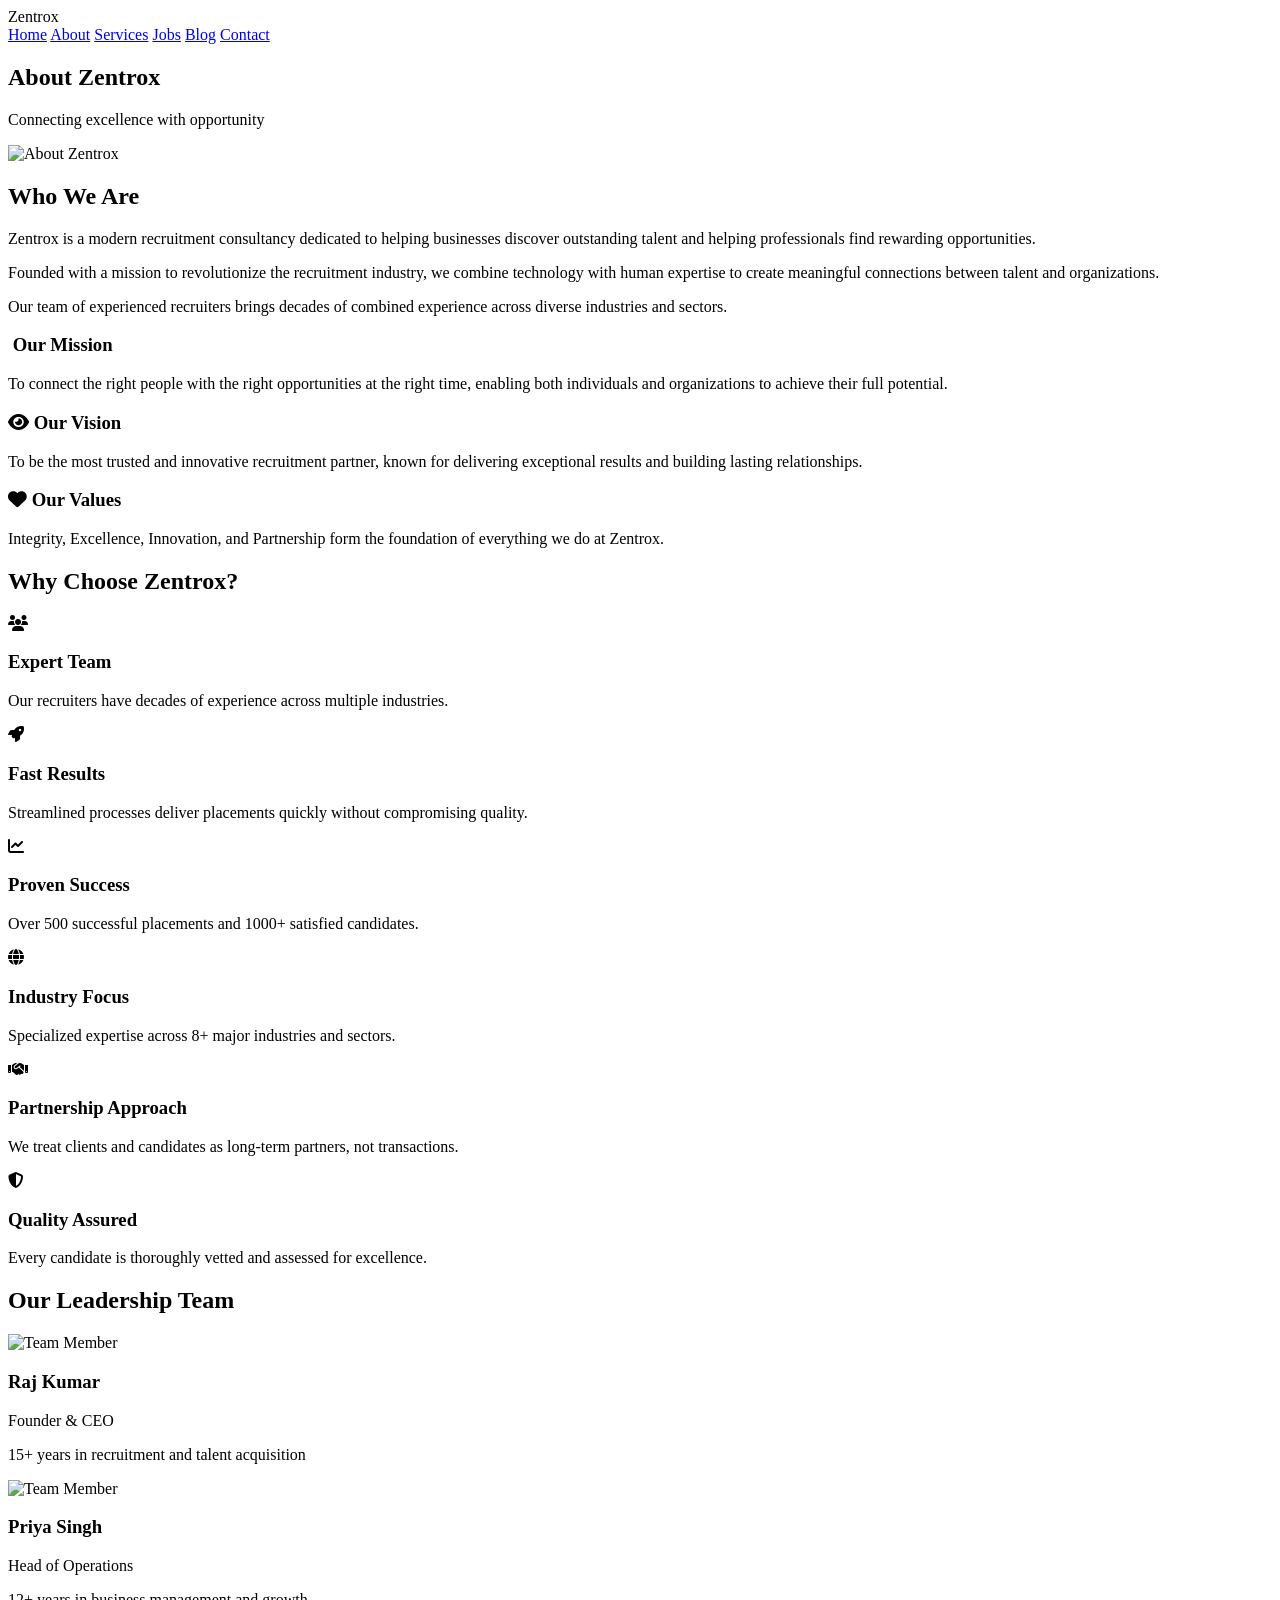
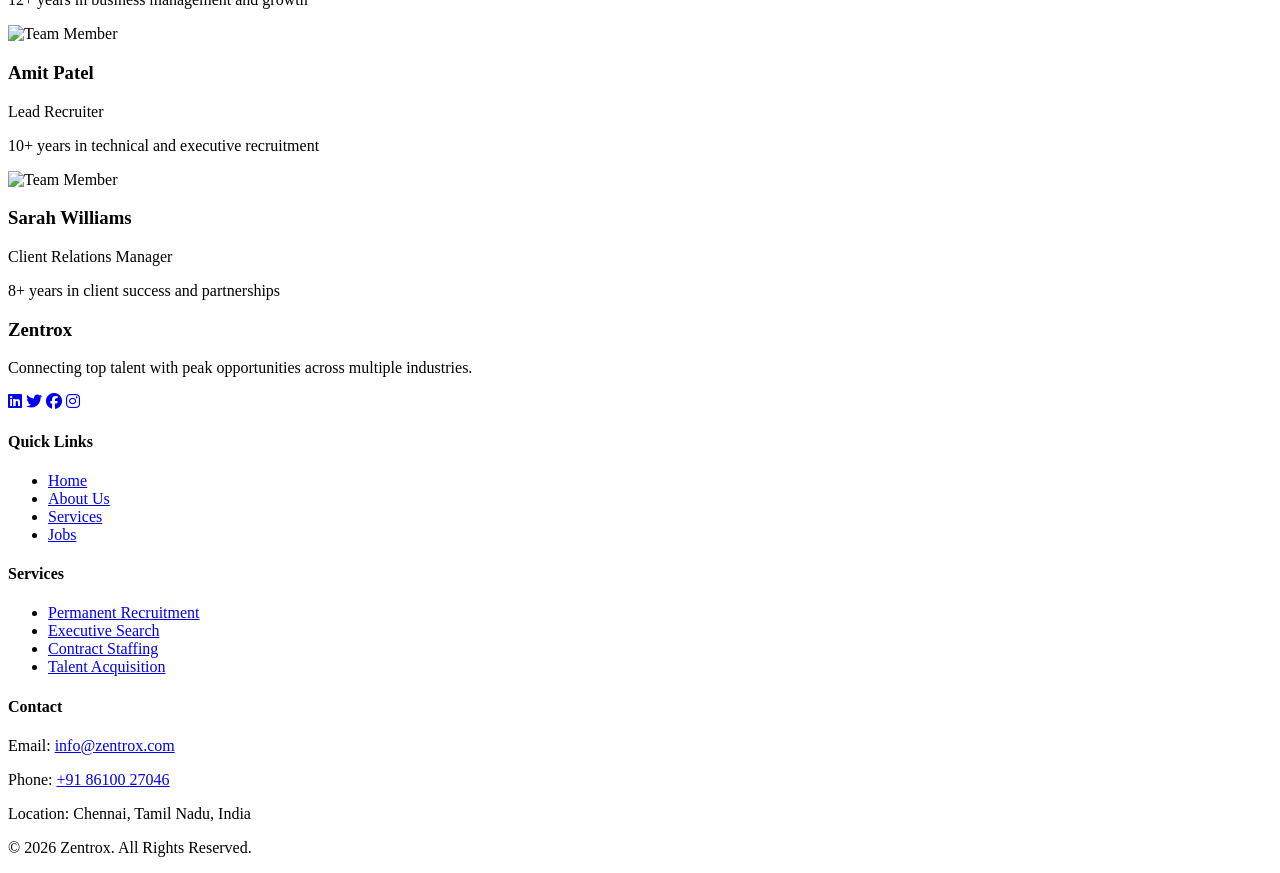
==== about.html @ 46317185 "Initial commit: Create complete Zentrox website" ====
<!DOCTYPE html>
<html lang="en">
<head>
    <meta charset="UTF-8">
    <meta name="viewport" content="width=device-width, initial-scale=1.0">
    <title>About Us | Zentrox Recruitment Consultancy</title>
    <meta name="description" content="Learn about Zentrox - A modern recruitment consultancy dedicated to connecting top talent with peak opportunities.">
    <link href="https://fonts.googleapis.com/css2?family=Poppins:wght@300;400;500;600;700&display=swap" rel="stylesheet">
    <link href="https://cdnjs.cloudflare.com/ajax/libs/font-awesome/6.4.0/css/all.min.css" rel="stylesheet">
    <link rel="stylesheet" href="css/style.css">
</head>
<body>

<!-- Navigation -->
<header>
    <div class="container">
        <div class="navbar">
            <div class="logo">Zentrox</div>
            <nav class="nav-menu">
                <a href="index.html">Home</a>
                <a href="about.html" class="active">About</a>
                <a href="services.html">Services</a>
                <a href="jobs.html">Jobs</a>
                <a href="blog.html">Blog</a>
                <a href="contact.html">Contact</a>
            </nav>
            <div class="hamburger">
                <span></span>
                <span></span>
                <span></span>
            </div>
        </div>
    </div>
</header>

<!-- Page Header -->
<section class="page-header">
    <div class="container">
        <h1>About Zentrox</h1>
        <p>Connecting excellence with opportunity</p>
    </div>
</section>

<!-- About Content -->
<section class="about-section">
    <div class="container">
        <div class="about-grid">
            <div class="about-image">
                <img src="https://images.unsplash.com/photo-1552664730-d307ca884978?auto=format&fit=crop&w=600&q=80" alt="About Zentrox">
            </div>
            <div class="about-content">
                <h2>Who We Are</h2>
                <p>Zentrox is a modern recruitment consultancy dedicated to helping businesses discover outstanding talent and helping professionals find rewarding opportunities.</p>
                <p>Founded with a mission to revolutionize the recruitment industry, we combine technology with human expertise to create meaningful connections between talent and organizations.</p>
                <p>Our team of experienced recruiters brings decades of combined experience across diverse industries and sectors.</p>
            </div>
        </div>
    </div>
</section>

<!-- Mission & Vision -->
<section class="mission-vision">
    <div class="container">
        <div class="mission-grid">
            <div class="mission-card">
                <h3><i class="fas fa-target"></i> Our Mission</h3>
                <p>To connect the right people with the right opportunities at the right time, enabling both individuals and organizations to achieve their full potential.</p>
            </div>
            <div class="mission-card">
                <h3><i class="fas fa-eye"></i> Our Vision</h3>
                <p>To be the most trusted and innovative recruitment partner, known for delivering exceptional results and building lasting relationships.</p>
            </div>
            <div class="mission-card">
                <h3><i class="fas fa-heart"></i> Our Values</h3>
                <p>Integrity, Excellence, Innovation, and Partnership form the foundation of everything we do at Zentrox.</p>
            </div>
        </div>
    </div>
</section>

<!-- Why Choose Us -->
<section class="why-choose-us">
    <div class="container">
        <h2 class="section-title">Why Choose Zentrox?</h2>
        <div class="reasons-grid">
            <div class="reason-item">
                <div class="reason-icon">
                    <i class="fas fa-users"></i>
                </div>
                <h3>Expert Team</h3>
                <p>Our recruiters have decades of experience across multiple industries.</p>
            </div>
            <div class="reason-item">
                <div class="reason-icon">
                    <i class="fas fa-rocket"></i>
                </div>
                <h3>Fast Results</h3>
                <p>Streamlined processes deliver placements quickly without compromising quality.</p>
            </div>
            <div class="reason-item">
                <div class="reason-icon">
                    <i class="fas fa-chart-line"></i>
                </div>
                <h3>Proven Success</h3>
                <p>Over 500 successful placements and 1000+ satisfied candidates.</p>
            </div>
            <div class="reason-item">
                <div class="reason-icon">
                    <i class="fas fa-globe"></i>
                </div>
                <h3>Industry Focus</h3>
                <p>Specialized expertise across 8+ major industries and sectors.</p>
            </div>
            <div class="reason-item">
                <div class="reason-icon">
                    <i class="fas fa-handshake"></i>
                </div>
                <h3>Partnership Approach</h3>
                <p>We treat clients and candidates as long-term partners, not transactions.</p>
            </div>
            <div class="reason-item">
                <div class="reason-icon">
                    <i class="fas fa-shield-alt"></i>
                </div>
                <h3>Quality Assured</h3>
                <p>Every candidate is thoroughly vetted and assessed for excellence.</p>
            </div>
        </div>
    </div>
</section>

<!-- Team Section -->
<section class="team-section">
    <div class="container">
        <h2 class="section-title">Our Leadership Team</h2>
        <div class="team-grid">
            <div class="team-member">
                <img src="https://images.unsplash.com/photo-1507003211169-0a1dd7228f2d?auto=format&fit=crop&w=300&q=80" alt="Team Member">
                <h3>Raj Kumar</h3>
                <p>Founder & CEO</p>
                <p class="bio">15+ years in recruitment and talent acquisition</p>
            </div>
            <div class="team-member">
                <img src="https://images.unsplash.com/photo-1494790108377-be9c29b29330?auto=format&fit=crop&w=300&q=80" alt="Team Member">
                <h3>Priya Singh</h3>
                <p>Head of Operations</p>
                <p class="bio">12+ years in business management and growth</p>
            </div>
            <div class="team-member">
                <img src="https://images.unsplash.com/photo-1438761681033-6461ffad8d80?auto=format&fit=crop&w=300&q=80" alt="Team Member">
                <h3>Amit Patel</h3>
                <p>Lead Recruiter</p>
                <p class="bio">10+ years in technical and executive recruitment</p>
            </div>
            <div class="team-member">
                <img src="https://images.unsplash.com/photo-1500648767791-00dcc994a43e?auto=format&fit=crop&w=300&q=80" alt="Team Member">
                <h3>Sarah Williams</h3>
                <p>Client Relations Manager</p>
                <p class="bio">8+ years in client success and partnerships</p>
            </div>
        </div>
    </div>
</section>

<!-- Footer -->
<footer>
    <div class="container">
        <div class="footer-content">
            <div class="footer-section">
                <h3>Zentrox</h3>
                <p>Connecting top talent with peak opportunities across multiple industries.</p>
                <div class="social-links">
                    <a href="#"><i class="fab fa-linkedin"></i></a>
                    <a href="#"><i class="fab fa-twitter"></i></a>
                    <a href="#"><i class="fab fa-facebook"></i></a>
                    <a href="#"><i class="fab fa-instagram"></i></a>
                </div>
            </div>
            <div class="footer-section">
                <h4>Quick Links</h4>
                <ul>
                    <li><a href="index.html">Home</a></li>
                    <li><a href="about.html">About Us</a></li>
                    <li><a href="services.html">Services</a></li>
                    <li><a href="jobs.html">Jobs</a></li>
                </ul>
            </div>
            <div class="footer-section">
                <h4>Services</h4>
                <ul>
                    <li><a href="services.html">Permanent Recruitment</a></li>
                    <li><a href="services.html">Executive Search</a></li>
                    <li><a href="services.html">Contract Staffing</a></li>
                    <li><a href="services.html">Talent Acquisition</a></li>
                </ul>
            </div>
            <div class="footer-section">
                <h4>Contact</h4>
                <p>Email: <a href="mailto:info@zentrox.com">info@zentrox.com</a></p>
                <p>Phone: <a href="tel:+918610027046">+91 86100 27046</a></p>
                <p>Location: Chennai, Tamil Nadu, India</p>
            </div>
        </div>
        <div class="footer-bottom">
            <p>&copy; 2026 Zentrox. All Rights Reserved.</p>
        </div>
    </div>
</footer>

<script src="js/script.js"></script>
</body>
</html>
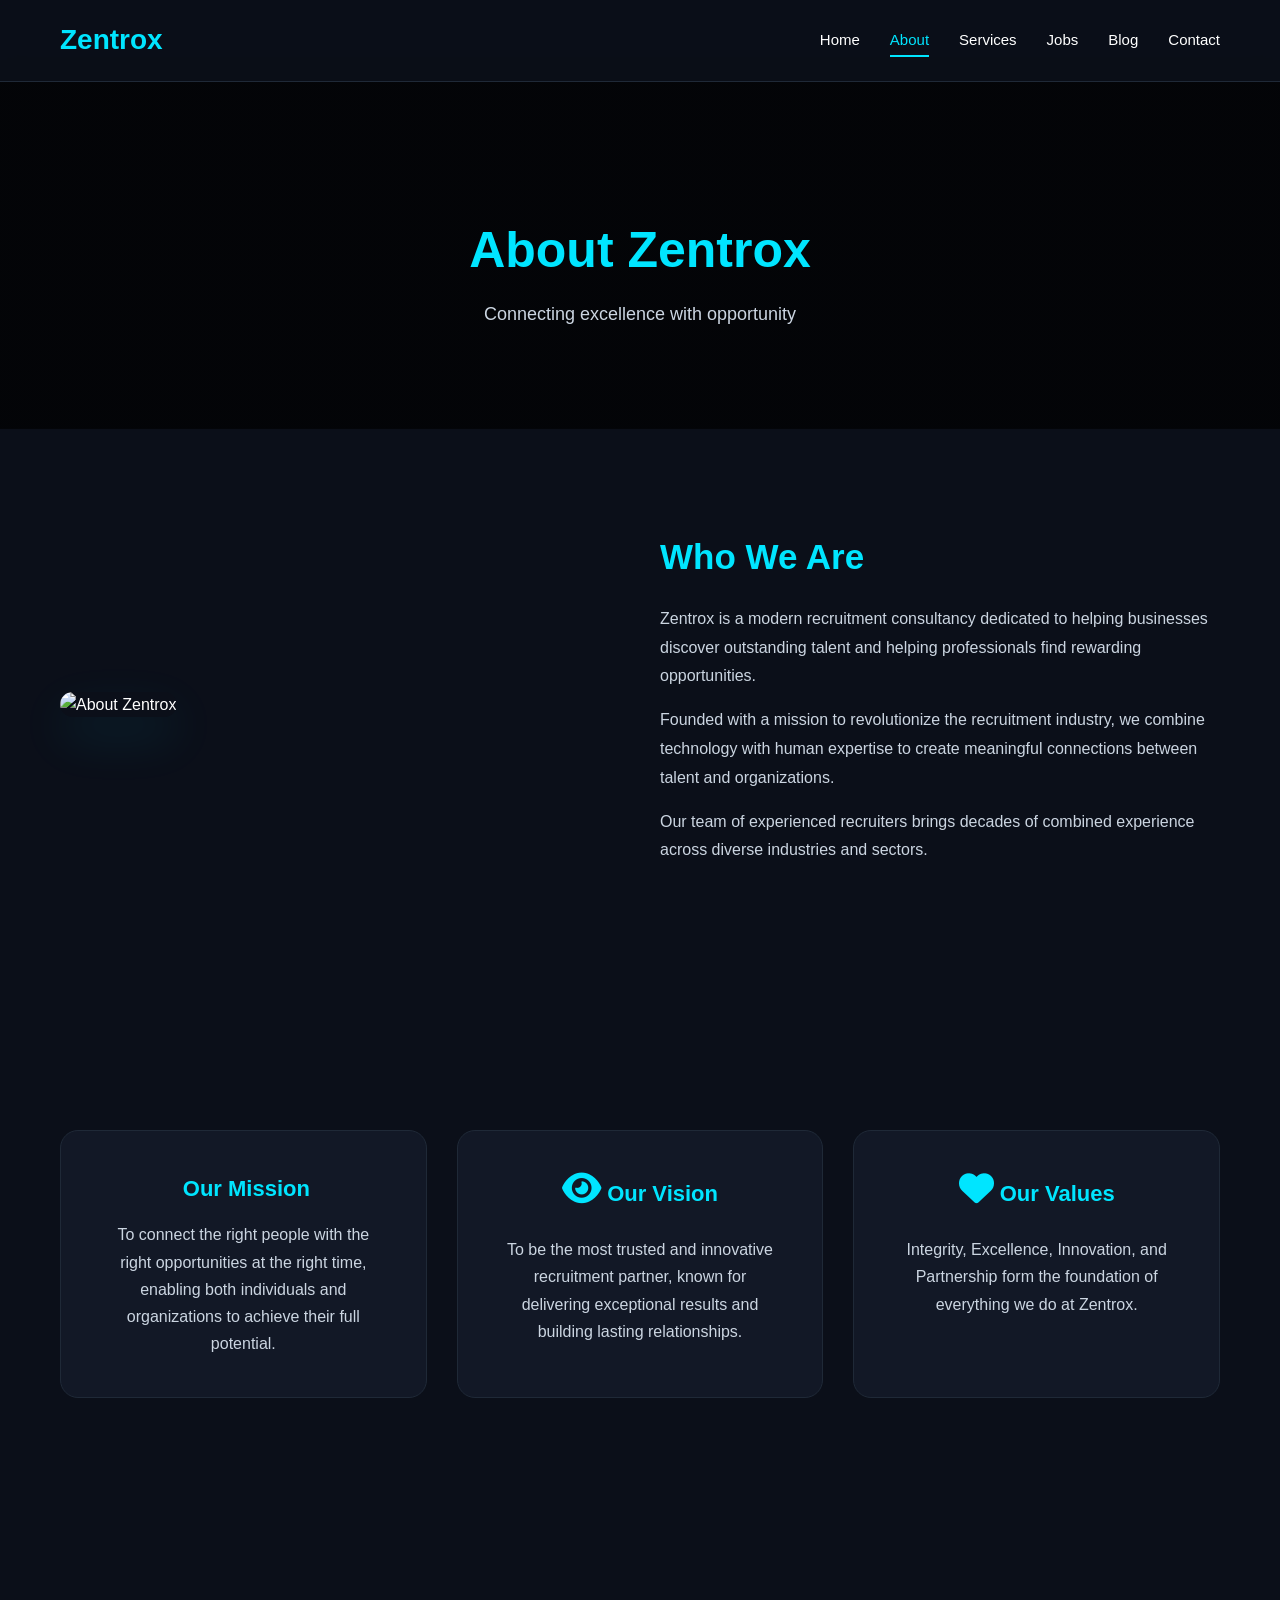
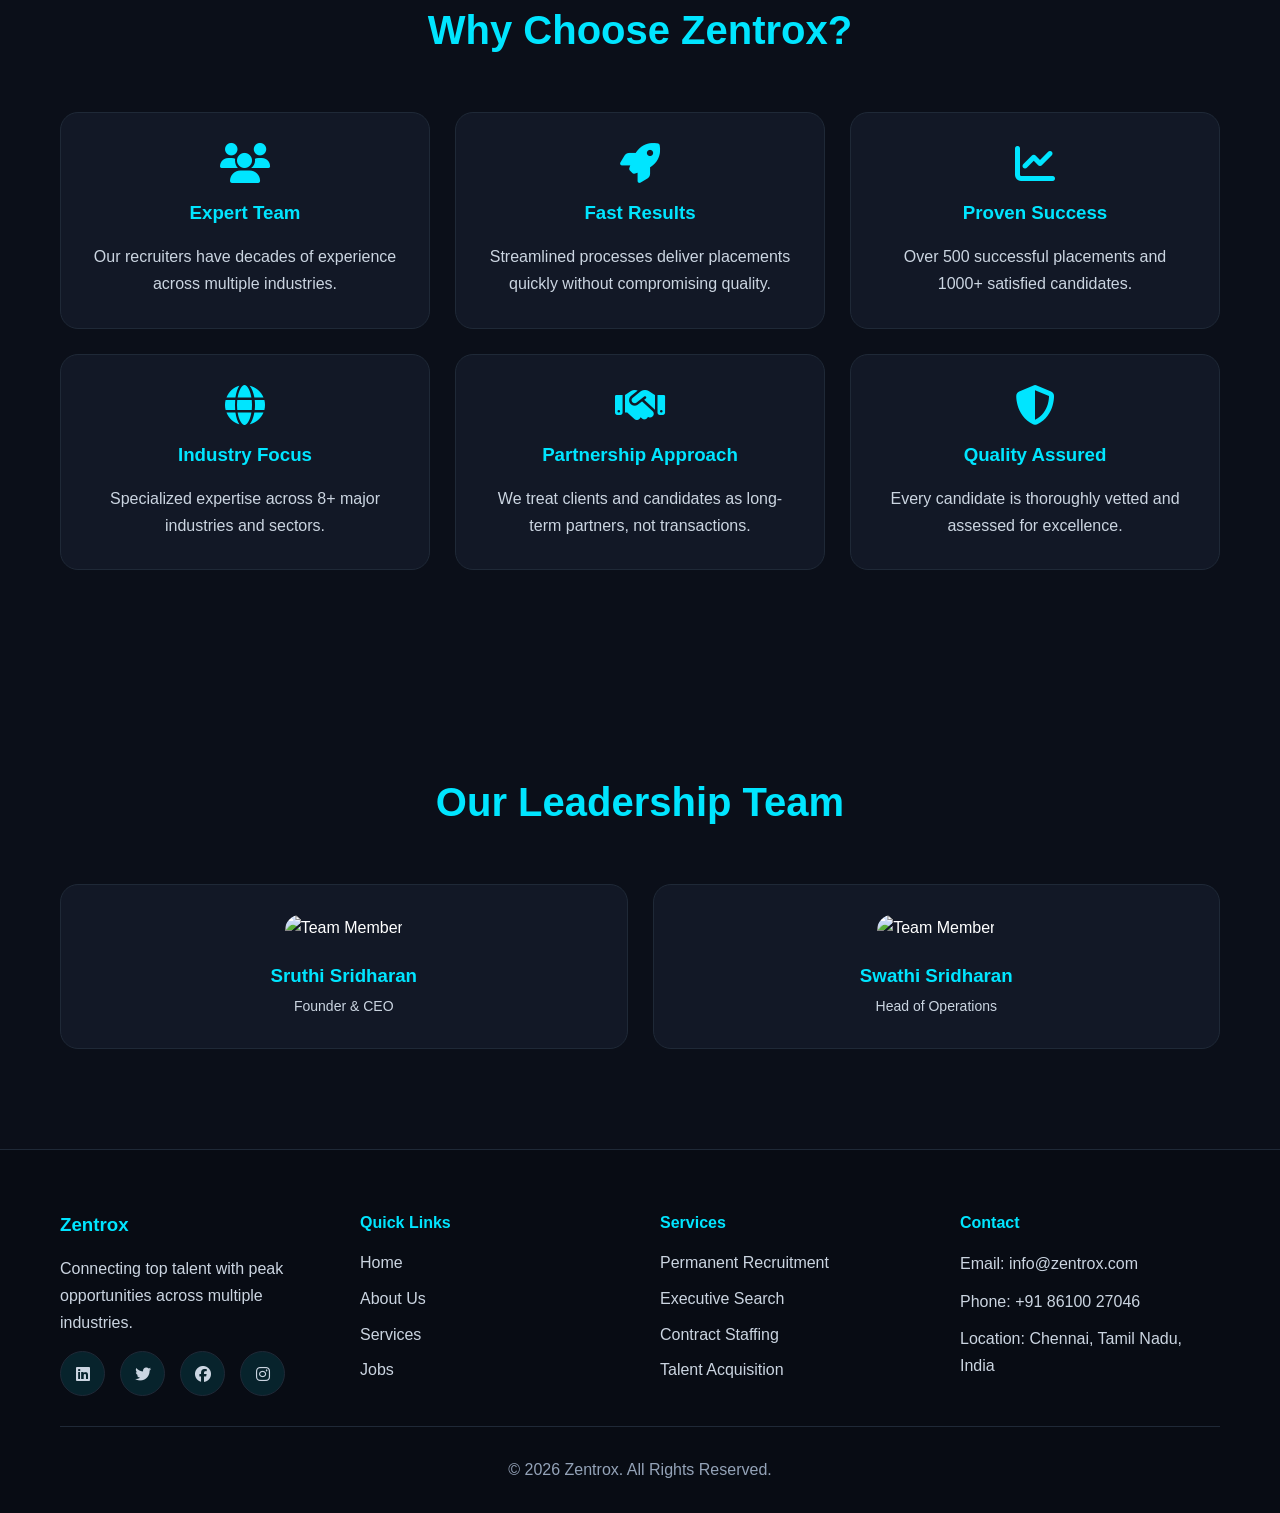
==== commit 5654552b: "Replace team member details in about.html Updated team member images and names in the leadership sec" ====
--- a/about.html
+++ b/about.html
@@ -135,28 +135,16 @@
         <h2 class="section-title">Our Leadership Team</h2>
         <div class="team-grid">
             <div class="team-member">
-                <img src="https://images.unsplash.com/photo-1507003211169-0a1dd7228f2d?auto=format&fit=crop&w=300&q=80" alt="Team Member">
-                <h3>Raj Kumar</h3>
+                <img src="https://kommodo.ai/i/SVfrutQdAoZn2Iu1UJTu" alt="Team Member">
+                <h3>Sruthi Sridharan</h3>
                 <p>Founder & CEO</p>
-                <p class="bio">15+ years in recruitment and talent acquisition</p>
+                
             </div>
             <div class="team-member">
-                <img src="https://images.unsplash.com/photo-1494790108377-be9c29b29330?auto=format&fit=crop&w=300&q=80" alt="Team Member">
-                <h3>Priya Singh</h3>
+                <img src="https://kommodo.ai/i/Sh7FbCYutWcPLVyd2NGR" alt="Team Member">
+                <h3>Swathi Sridharan</h3>
                 <p>Head of Operations</p>
-                <p class="bio">12+ years in business management and growth</p>
-            </div>
-            <div class="team-member">
-                <img src="https://images.unsplash.com/photo-1438761681033-6461ffad8d80?auto=format&fit=crop&w=300&q=80" alt="Team Member">
-                <h3>Amit Patel</h3>
-                <p>Lead Recruiter</p>
-                <p class="bio">10+ years in technical and executive recruitment</p>
-            </div>
-            <div class="team-member">
-                <img src="https://images.unsplash.com/photo-1500648767791-00dcc994a43e?auto=format&fit=crop&w=300&q=80" alt="Team Member">
-                <h3>Sarah Williams</h3>
-                <p>Client Relations Manager</p>
-                <p class="bio">8+ years in client success and partnerships</p>
+            
             </div>
         </div>
     </div>
@@ -209,4 +197,4 @@
 
 <script src="js/script.js"></script>
 </body>
-</html>+</html>
--- a/css/style.css
+++ b/css/style.css
@@ -0,0 +1,1052 @@
+:root {
+    --primary-color: #00e5ff;
+    --secondary-color: #121826;
+    --dark-bg: #0b0f19;
+    --text-light: #cbd5e1;
+    --text-lighter: #94a3b8;
+    --border-color: #1f2937;
+}
+
+* {
+    margin: 0;
+    padding: 0;
+    box-sizing: border-box;
+    font-family: 'Poppins', sans-serif;
+    scroll-behavior: smooth;
+}
+
+body {
+    background: var(--dark-bg);
+    color: #fff;
+    line-height: 1.6;
+}
+
+.container {
+    max-width: 1200px;
+    margin: 0 auto;
+    padding: 0 20px;
+}
+
+/* Header & Navigation */
+header {
+    position: fixed;
+    width: 100%;
+    top: 0;
+    background: rgba(11, 15, 25, 0.95);
+    backdrop-filter: blur(10px);
+    z-index: 1000;
+    border-bottom: 1px solid var(--border-color);
+}
+
+.navbar {
+    display: flex;
+    justify-content: space-between;
+    align-items: center;
+    padding: 18px 0;
+}
+
+.logo {
+    font-size: 28px;
+    font-weight: 700;
+    color: var(--primary-color);
+    text-decoration: none;
+}
+
+.nav-menu {
+    display: flex;
+    gap: 30px;
+}
+
+.nav-menu a {
+    color: #fff;
+    text-decoration: none;
+    font-size: 15px;
+    transition: 0.3s;
+    position: relative;
+}
+
+.nav-menu a:hover,
+.nav-menu a.active {
+    color: var(--primary-color);
+}
+
+.nav-menu a.active::after {
+    content: '';
+    position: absolute;
+    bottom: -5px;
+    left: 0;
+    width: 100%;
+    height: 2px;
+    background: var(--primary-color);
+}
+
+.hamburger {
+    display: none;
+    flex-direction: column;
+    cursor: pointer;
+}
+
+.hamburger span {
+    width: 25px;
+    height: 3px;
+    background: var(--primary-color);
+    margin: 5px 0;
+    transition: 0.3s;
+}
+
+/* Hero Section */
+.hero {
+    height: 100vh;
+    display: flex;
+    align-items: center;
+    justify-content: center;
+    text-align: center;
+    padding: 80px 20px 20px;
+    background: linear-gradient(rgba(0, 0, 0, 0.65), rgba(0, 0, 0, 0.7)), 
+                url('https://images.unsplash.com/photo-1521737604893-d14cc237f11d?auto=format&fit=crop&w=1600&q=80');
+    background-size: cover;
+    background-position: center;
+    background-attachment: fixed;
+}
+
+.hero-content h1 {
+    font-size: 65px;
+    margin-bottom: 10px;
+    color: var(--primary-color);
+    animation: slideInDown 0.8s ease-out;
+}
+
+.hero-content h2 {
+    font-size: 24px;
+    font-weight: 300;
+    margin-bottom: 25px;
+    animation: slideInUp 0.8s ease-out 0.2s both;
+}
+
+.hero-content p {
+    max-width: 750px;
+    margin: auto;
+    line-height: 1.8;
+    color: var(--text-light);
+    margin-bottom: 30px;
+    animation: slideInUp 0.8s ease-out 0.4s both;
+}
+
+.hero-buttons {
+    display: flex;
+    gap: 15px;
+    justify-content: center;
+    flex-wrap: wrap;
+    animation: slideInUp 0.8s ease-out 0.6s both;
+}
+
+/* Buttons */
+.btn {
+    display: inline-block;
+    padding: 14px 30px;
+    text-decoration: none;
+    font-weight: 600;
+    border-radius: 50px;
+    transition: 0.3s;
+    cursor: pointer;
+    border: none;
+    font-family: 'Poppins', sans-serif;
+    font-size: 15px;
+}
+
+.btn-primary {
+    background: var(--primary-color);
+    color: #000;
+}
+
+.btn-primary:hover {
+    transform: translateY(-3px);
+    background: #00c4dd;
+    box-shadow: 0 10px 25px rgba(0, 229, 255, 0.3);
+}
+
+.btn-secondary {
+    background: transparent;
+    color: var(--primary-color);
+    border: 2px solid var(--primary-color);
+}
+
+.btn-secondary:hover {
+    background: var(--primary-color);
+    color: #000;
+}
+
+.btn-apply {
+    display: inline-block;
+    color: var(--primary-color);
+    text-decoration: none;
+    font-weight: 600;
+    margin-top: 15px;
+    transition: 0.3s;
+}
+
+.btn-apply:hover {
+    color: #00c4dd;
+}
+
+/* Sections */
+section {
+    padding: 100px 0;
+}
+
+.section-title {
+    text-align: center;
+    font-size: 40px;
+    margin-bottom: 50px;
+    color: var(--primary-color);
+}
+
+/* Features Section */
+.features-grid,
+.services-grid,
+.reasons-grid,
+.industries-grid,
+.team-grid {
+    display: grid;
+    grid-template-columns: repeat(auto-fit, minmax(280px, 1fr));
+    gap: 25px;
+}
+
+.feature-card,
+.service-card,
+.reason-item,
+.industry-card,
+.team-member {
+    background: var(--secondary-color);
+    padding: 30px;
+    border-radius: 18px;
+    border: 1px solid var(--border-color);
+    transition: 0.3s;
+    text-align: center;
+}
+
+.feature-card:hover,
+.service-card:hover,
+.reason-item:hover,
+.industry-card:hover,
+.team-member:hover {
+    transform: translateY(-8px);
+    border-color: var(--primary-color);
+    box-shadow: 0 15px 40px rgba(0, 229, 255, 0.1);
+}
+
+.feature-card i,
+.reason-icon i {
+    font-size: 40px;
+    color: var(--primary-color);
+    margin-bottom: 15px;
+}
+
+.feature-card h3,
+.service-card h3,
+.reason-item h3 {
+    margin-bottom: 15px;
+    color: var(--primary-color);
+}
+
+.feature-card p,
+.service-card p,
+.reason-item p {
+    color: var(--text-light);
+    line-height: 1.7;
+}
+
+.link {
+    color: var(--primary-color);
+    text-decoration: none;
+    font-weight: 600;
+    display: inline-block;
+    margin-top: 15px;
+    transition: 0.3s;
+}
+
+.link:hover {
+    color: #00c4dd;
+}
+
+/* Stats Section */
+.stats {
+    background: var(--secondary-color);
+    display: grid;
+    grid-template-columns: repeat(auto-fit, minmax(200px, 1fr));
+    gap: 40px;
+    text-align: center;
+    padding: 60px 0;
+}
+
+.stat-item h3 {
+    font-size: 45px;
+    color: var(--primary-color);
+    margin-bottom: 10px;
+}
+
+.stat-item p {
+    color: var(--text-light);
+    font-size: 16px;
+}
+
+/* CTA Section */
+.cta {
+    background: linear-gradient(135deg, rgba(0, 229, 255, 0.1), rgba(0, 229, 255, 0.05));
+    text-align: center;
+    padding: 80px 20px;
+    border-radius: 20px;
+    margin: 50px 0;
+}
+
+.cta h2 {
+    font-size: 35px;
+    color: var(--primary-color);
+    margin-bottom: 15px;
+}
+
+.cta p {
+    color: var(--text-light);
+    font-size: 18px;
+    margin-bottom: 30px;
+}
+
+/* About Section */
+.about-grid {
+    display: grid;
+    grid-template-columns: 1fr 1fr;
+    gap: 40px;
+    align-items: center;
+    margin-bottom: 50px;
+}
+
+.about-image img {
+    width: 100%;
+    border-radius: 20px;
+    box-shadow: 0 20px 50px rgba(0, 229, 255, 0.1);
+}
+
+.about-content h2 {
+    font-size: 35px;
+    color: var(--primary-color);
+    margin-bottom: 20px;
+}
+
+.about-content p {
+    color: var(--text-light);
+    line-height: 1.8;
+    margin-bottom: 15px;
+}
+
+/* Mission & Vision */
+.mission-grid {
+    display: grid;
+    grid-template-columns: repeat(auto-fit, minmax(250px, 1fr));
+    gap: 30px;
+}
+
+.mission-card {
+    background: var(--secondary-color);
+    padding: 40px;
+    border-radius: 18px;
+    border: 1px solid var(--border-color);
+    text-align: center;
+    transition: 0.3s;
+}
+
+.mission-card:hover {
+    border-color: var(--primary-color);
+    box-shadow: 0 15px 40px rgba(0, 229, 255, 0.1);
+}
+
+.mission-card h3 {
+    color: var(--primary-color);
+    margin-bottom: 15px;
+    font-size: 22px;
+}
+
+.mission-card i {
+    font-size: 35px;
+    color: var(--primary-color);
+    margin-bottom: 15px;
+}
+
+.mission-card p {
+    color: var(--text-light);
+    line-height: 1.7;
+}
+
+/* Page Header */
+.page-header {
+    background: linear-gradient(rgba(0, 0, 0, 0.7), rgba(0, 0, 0, 0.7)), 
+                url('https://images.unsplash.com/photo-1521737604893-d14cc237f11d?auto=format&fit=crop&w=1600&q=80');
+    background-size: cover;
+    background-position: center;
+    padding: 150px 20px 100px;
+    text-align: center;
+    margin-top: 60px;
+}
+
+.page-header h1 {
+    font-size: 50px;
+    color: var(--primary-color);
+    margin-bottom: 10px;
+}
+
+.page-header p {
+    font-size: 18px;
+    color: var(--text-light);
+}
+
+/* Services Detailed */
+.services-detailed {
+    padding: 80px 0;
+}
+
+.service-detail-item {
+    display: grid;
+    grid-template-columns: 1fr 2fr;
+    gap: 40px;
+    align-items: start;
+    margin-bottom: 50px;
+    padding: 30px;
+    background: var(--secondary-color);
+    border-radius: 18px;
+    border: 1px solid var(--border-color);
+}
+
+.service-detail-item:nth-child(even) {
+    grid-template-columns: 2fr 1fr;
+}
+
+.service-detail-item:nth-child(even) .service-icon {
+    order: 2;
+}
+
+.service-icon {
+    font-size: 60px;
+    color: var(--primary-color);
+    text-align: center;
+}
+
+.service-content h3 {
+    color: var(--primary-color);
+    margin-bottom: 15px;
+    font-size: 25px;
+}
+
+.service-content p {
+    color: var(--text-light);
+    margin-bottom: 15px;
+    line-height: 1.7;
+}
+
+.service-content ul {
+    list-style: none;
+    color: var(--text-light);
+}
+
+.service-content li {
+    padding: 8px 0;
+    padding-left: 25px;
+    position: relative;
+}
+
+.service-content li:before {
+    content: '✓';
+    position: absolute;
+    left: 0;
+    color: var(--primary-color);
+    font-weight: bold;
+}
+
+/* Industries Section */
+.industries-section {
+    padding: 80px 0;
+}
+
+.industry-card {
+    font-size: 22px;
+    font-weight: 600;
+    display: flex;
+    flex-direction: column;
+    align-items: center;
+    justify-content: center;
+    padding: 40px 20px;
+    text-align: center;
+}
+
+.industry-card i {
+    font-size: 40px;
+    color: var(--primary-color);
+    margin-bottom: 15px;
+}
+
+/* Jobs Section */
+.jobs-section {
+    padding: 80px 0;
+}
+
+.search-filter {
+    display: grid;
+    grid-template-columns: 2fr 1fr 1fr;
+    gap: 15px;
+    margin-bottom: 40px;
+}
+
+.search-box,
+.filter-select {
+    padding: 15px 20px;
+    border: 1px solid var(--border-color);
+    outline: none;
+    border-radius: 10px;
+    background: var(--secondary-color);
+    color: #fff;
+    font-family: 'Poppins', sans-serif;
+    transition: 0.3s;
+}
+
+.search-box:focus,
+.filter-select:focus {
+    border-color: var(--primary-color);
+    box-shadow: 0 0 10px rgba(0, 229, 255, 0.2);
+}
+
+.jobs-list {
+    display: grid;
+    gap: 25px;
+}
+
+.job-card {
+    background: var(--secondary-color);
+    padding: 30px;
+    border-radius: 18px;
+    border: 1px solid var(--border-color);
+    transition: 0.3s;
+}
+
+.job-card:hover {
+    border-color: var(--primary-color);
+    box-shadow: 0 15px 40px rgba(0, 229, 255, 0.1);
+    transform: translateY(-5px);
+}
+
+.job-header {
+    display: flex;
+    justify-content: space-between;
+    align-items: start;
+    margin-bottom: 10px;
+}
+
+.job-header h3 {
+    color: var(--primary-color);
+    font-size: 22px;
+}
+
+.job-type {
+    background: rgba(0, 229, 255, 0.1);
+    color: var(--primary-color);
+    padding: 5px 15px;
+    border-radius: 20px;
+    font-size: 12px;
+    font-weight: 600;
+}
+
+.job-company {
+    color: var(--text-lighter);
+    margin-bottom: 15px;
+}
+
+.job-details {
+    display: flex;
+    gap: 20px;
+    margin-bottom: 15px;
+    flex-wrap: wrap;
+}
+
+.job-details span {
+    color: var(--text-light);
+    font-size: 14px;
+}
+
+.job-details i {
+    color: var(--primary-color);
+    margin-right: 5px;
+}
+
+.job-description {
+    color: var(--text-light);
+    line-height: 1.7;
+    margin-bottom: 15px;
+}
+
+/* Blog Section */
+.blog-section {
+    padding: 80px 0;
+}
+
+.blog-posts {
+    display: grid;
+    grid-template-columns: repeat(auto-fill, minmax(350px, 1fr));
+    gap: 30px;
+}
+
+.blog-post {
+    background: var(--secondary-color);
+    border-radius: 18px;
+    overflow: hidden;
+    border: 1px solid var(--border-color);
+    transition: 0.3s;
+}
+
+.blog-post:hover {
+    border-color: var(--primary-color);
+    transform: translateY(-8px);
+    box-shadow: 0 15px 40px rgba(0, 229, 255, 0.1);
+}
+
+.blog-post img {
+    width: 100%;
+    height: 200px;
+    object-fit: cover;
+}
+
+.blog-content {
+    padding: 25px;
+}
+
+.blog-meta {
+    display: flex;
+    gap: 20px;
+    font-size: 13px;
+    color: var(--text-lighter);
+    margin-bottom: 15px;
+}
+
+.blog-meta i {
+    color: var(--primary-color);
+    margin-right: 5px;
+}
+
+.blog-post h3 {
+    margin-bottom: 15px;
+}
+
+.blog-post h3 a {
+    color: var(--primary-color);
+    text-decoration: none;
+    transition: 0.3s;
+}
+
+.blog-post h3 a:hover {
+    color: #00c4dd;
+}
+
+.blog-post p {
+    color: var(--text-light);
+    line-height: 1.7;
+    margin-bottom: 15px;
+}
+
+.read-more {
+    color: var(--primary-color);
+    text-decoration: none;
+    font-weight: 600;
+    transition: 0.3s;
+}
+
+.read-more:hover {
+    color: #00c4dd;
+}
+
+/* Contact Section */
+.contact-section {
+    padding: 80px 0;
+}
+
+.contact-content {
+    display: grid;
+    grid-template-columns: 1fr 1fr;
+    gap: 50px;
+}
+
+.contact-form {
+    display: flex;
+    flex-direction: column;
+    gap: 20px;
+}
+
+.form-group input,
+.form-group select,
+.form-group textarea {
+    padding: 15px 20px;
+    border: 1px solid var(--border-color);
+    outline: none;
+    border-radius: 10px;
+    background: var(--secondary-color);
+    color: #fff;
+    font-family: 'Poppins', sans-serif;
+    transition: 0.3s;
+}
+
+.form-group input:focus,
+.form-group select:focus,
+.form-group textarea:focus {
+    border-color: var(--primary-color);
+    box-shadow: 0 0 10px rgba(0, 229, 255, 0.2);
+}
+
+.form-group textarea {
+    resize: vertical;
+    min-height: 150px;
+}
+
+.contact-info-area h2 {
+    color: var(--primary-color);
+    margin-bottom: 30px;
+    font-size: 28px;
+}
+
+.contact-item {
+    display: flex;
+    gap: 20px;
+    margin-bottom: 30px;
+    padding: 20px;
+    background: var(--secondary-color);
+    border-radius: 15px;
+    border: 1px solid var(--border-color);
+}
+
+.contact-item i {
+    font-size: 25px;
+    color: var(--primary-color);
+    margin-top: 5px;
+}
+
+.contact-item h4 {
+    color: var(--primary-color);
+    margin-bottom: 5px;
+}
+
+.contact-item p {
+    color: var(--text-light);
+    margin: 5px 0;
+}
+
+.contact-item a {
+    color: var(--primary-color);
+    text-decoration: none;
+    transition: 0.3s;
+}
+
+.contact-item a:hover {
+    color: #00c4dd;
+}
+
+.social-links {
+    display: flex;
+    gap: 15px;
+    margin-top: 15px;
+}
+
+.social-links a {
+    display: inline-flex;
+    width: 45px;
+    height: 45px;
+    background: rgba(0, 229, 255, 0.1);
+    border: 1px solid var(--border-color);
+    border-radius: 50%;
+    align-items: center;
+    justify-content: center;
+    color: var(--primary-color);
+    text-decoration: none;
+    transition: 0.3s;
+}
+
+.social-links a:hover {
+    background: var(--primary-color);
+    color: #000;
+    border-color: var(--primary-color);
+}
+
+/* Map Section */
+.map-section {
+    padding: 80px 0;
+}
+
+/* Newsletter Section */
+.newsletter-section {
+    background: linear-gradient(135deg, rgba(0, 229, 255, 0.1), rgba(0, 229, 255, 0.05));
+    padding: 60px 0;
+    border-radius: 20px;
+    margin: 50px 0;
+}
+
+.newsletter-content {
+    text-align: center;
+}
+
+.newsletter-content h2 {
+    color: var(--primary-color);
+    margin-bottom: 10px;
+    font-size: 32px;
+}
+
+.newsletter-content p {
+    color: var(--text-light);
+    margin-bottom: 25px;
+}
+
+.newsletter-form {
+    display: flex;
+    max-width: 500px;
+    margin: 0 auto;
+    gap: 10px;
+}
+
+.newsletter-form input {
+    flex: 1;
+    padding: 15px 20px;
+    border: 1px solid var(--border-color);
+    outline: none;
+    border-radius: 10px;
+    background: var(--secondary-color);
+    color: #fff;
+    font-family: 'Poppins', sans-serif;
+}
+
+.newsletter-form input:focus {
+    border-color: var(--primary-color);
+}
+
+.newsletter-form button {
+    padding: 15px 30px;
+}
+
+/* Team Section */
+.team-member img {
+    width: 100%;
+    height: 250px;
+    object-fit: cover;
+    border-radius: 15px 15px 0 0;
+    margin: -30px -30px 20px -30px;
+}
+
+.team-member h3 {
+    color: var(--primary-color);
+    margin-bottom: 5px;
+}
+
+.team-member p {
+    color: var(--text-light);
+    font-size: 14px;
+}
+
+.team-member .bio {
+    color: var(--text-lighter);
+    font-size: 13px;
+    margin-top: 10px;
+}
+
+/* Footer */
+footer {
+    background: #080c14;
+    padding: 60px 0 30px;
+    border-top: 1px solid var(--border-color);
+}
+
+.footer-content {
+    display: grid;
+    grid-template-columns: repeat(auto-fit, minmax(250px, 1fr));
+    gap: 40px;
+    margin-bottom: 30px;
+}
+
+.footer-section h3,
+.footer-section h4 {
+    color: var(--primary-color);
+    margin-bottom: 15px;
+}
+
+.footer-section p {
+    color: var(--text-light);
+    margin-bottom: 10px;
+    line-height: 1.7;
+}
+
+.footer-section ul {
+    list-style: none;
+}
+
+.footer-section ul li {
+    margin-bottom: 10px;
+}
+
+.footer-section a {
+    color: var(--text-light);
+    text-decoration: none;
+    transition: 0.3s;
+}
+
+.footer-section a:hover {
+    color: var(--primary-color);
+}
+
+.footer-bottom {
+    text-align: center;
+    padding-top: 30px;
+    border-top: 1px solid var(--border-color);
+    color: var(--text-lighter);
+}
+
+/* Animations */
+@keyframes slideInDown {
+    from {
+        opacity: 0;
+        transform: translateY(-30px);
+    }
+    to {
+        opacity: 1;
+        transform: translateY(0);
+    }
+}
+
+@keyframes slideInUp {
+    from {
+        opacity: 0;
+        transform: translateY(30px);
+    }
+    to {
+        opacity: 1;
+        transform: translateY(0);
+    }
+}
+
+/* Responsive Design */
+@media (max-width: 900px) {
+    .hamburger {
+        display: flex;
+    }
+
+    .nav-menu {
+        position: absolute;
+        top: 60px;
+        right: -100%;
+        width: 100%;
+        height: calc(100vh - 60px);
+        background: var(--dark-bg);
+        flex-direction: column;
+        padding: 20px;
+        gap: 0;
+        transition: 0.3s;
+        border-top: 1px solid var(--border-color);
+    }
+
+    .nav-menu.active {
+        right: 0;
+    }
+
+    .nav-menu a {
+        padding: 15px 0;
+        border-bottom: 1px solid var(--border-color);
+    }
+
+    .nav-menu a.active::after {
+        display: none;
+    }
+
+    .hero-content h1 {
+        font-size: 45px;
+    }
+
+    .hero-content h2 {
+        font-size: 20px;
+    }
+
+    .hero-buttons {
+        flex-direction: column;
+    }
+
+    .btn {
+        width: 100%;
+    }
+
+    .about-grid,
+    .contact-content,
+    .service-detail-item {
+        grid-template-columns: 1fr;
+    }
+
+    .service-detail-item:nth-child(even) {
+        grid-template-columns: 1fr;
+    }
+
+    .service-detail-item:nth-child(even) .service-icon {
+        order: 1;
+    }
+
+    .search-filter {
+        grid-template-columns: 1fr;
+    }
+
+    .section-title {
+        font-size: 32px;
+    }
+
+    .newsletter-form {
+        flex-direction: column;
+    }
+}
+
+@media (max-width: 600px) {
+    .hero-content h1 {
+        font-size: 35px;
+    }
+
+    .hero-content h2 {
+        font-size: 18px;
+    }
+
+    .page-header h1 {
+        font-size: 35px;
+    }
+
+    .section-title {
+        font-size: 28px;
+        margin-bottom: 30px;
+    }
+
+    section {
+        padding: 60px 0;
+    }
+
+    .features-grid,
+    .services-grid,
+    .stats,
+    .reasons-grid,
+    .industries-grid,
+    .team-grid,
+    .blog-posts,
+    .mission-grid {
+        grid-template-columns: 1fr;
+    }
+
+    .feature-card,
+    .service-card,
+    .reason-item,
+    .industry-card,
+    .team-member,
+    .mission-card,
+    .job-card {
+        padding: 20px;
+    }
+
+    .contact-item {
+        flex-direction: column;
+    }
+
+    .footer-content {
+        grid-template-columns: 1fr;
+        gap: 25px;
+    }
+}
